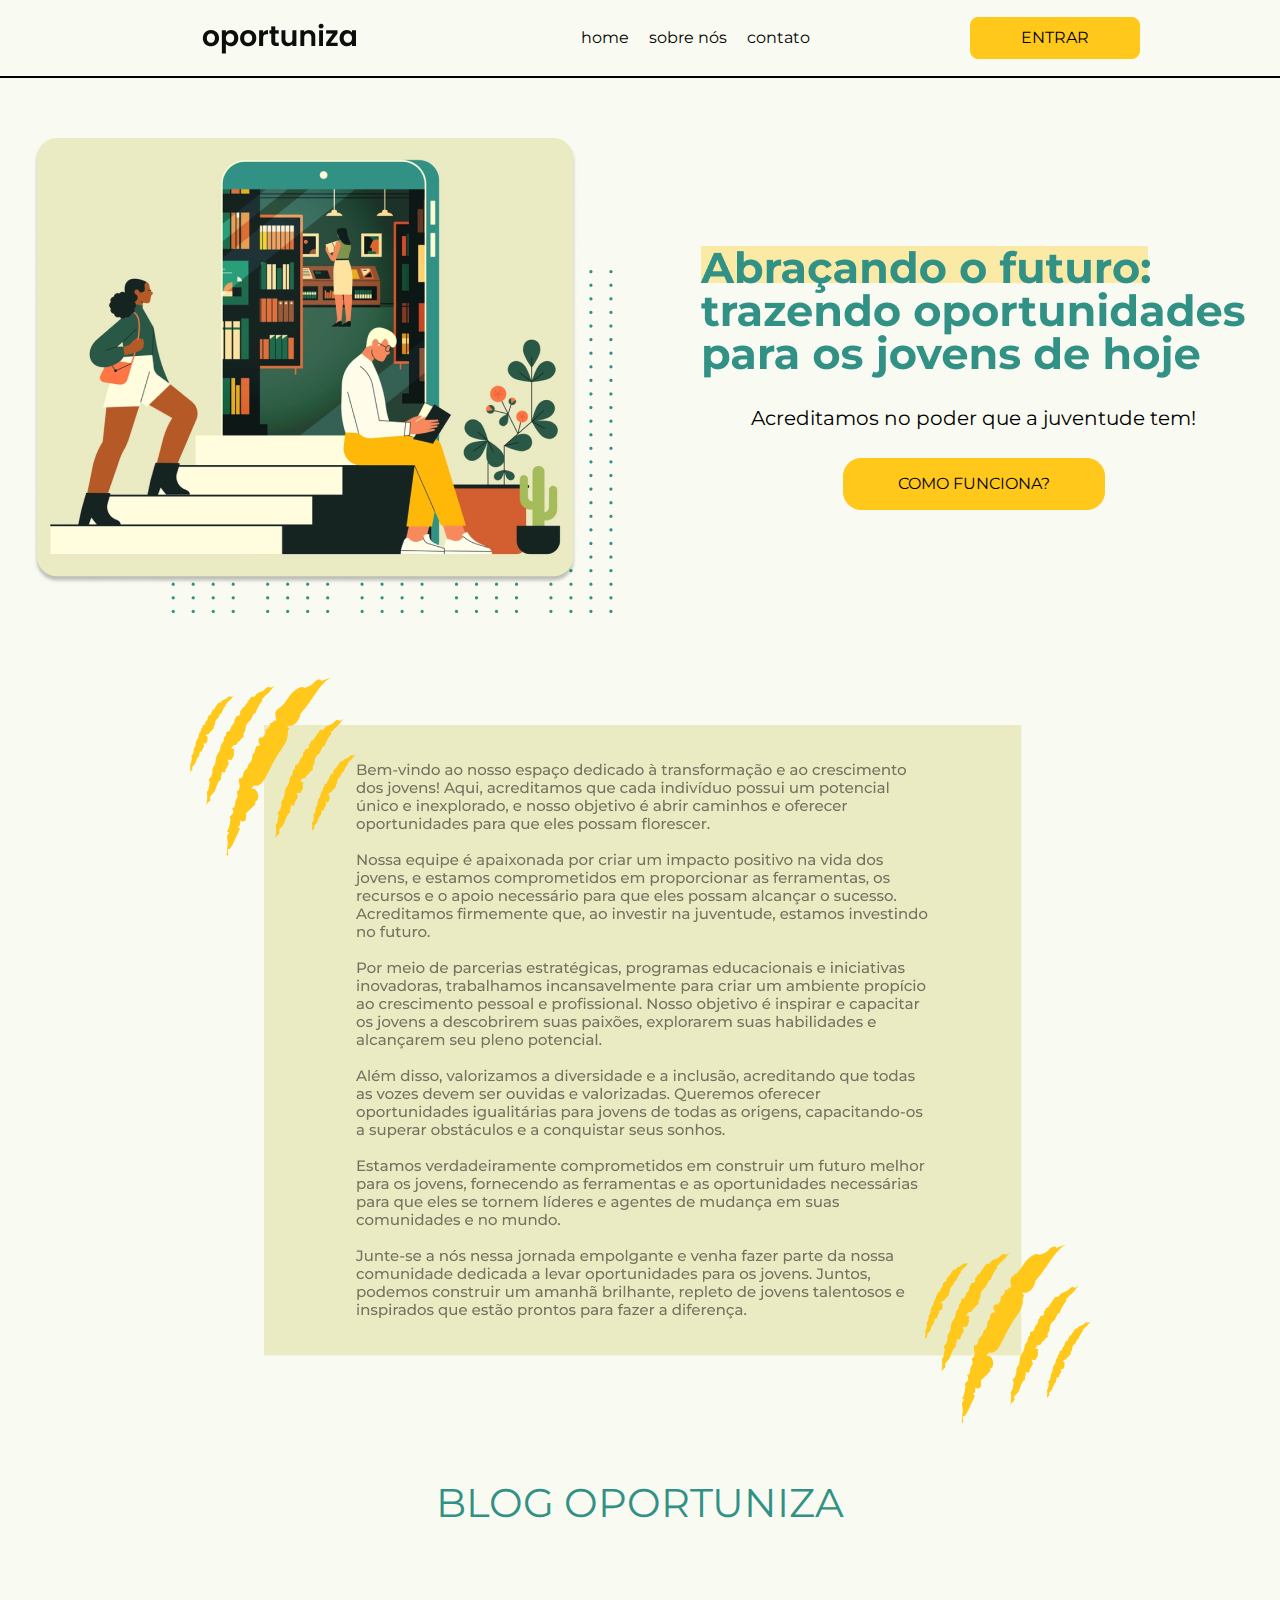
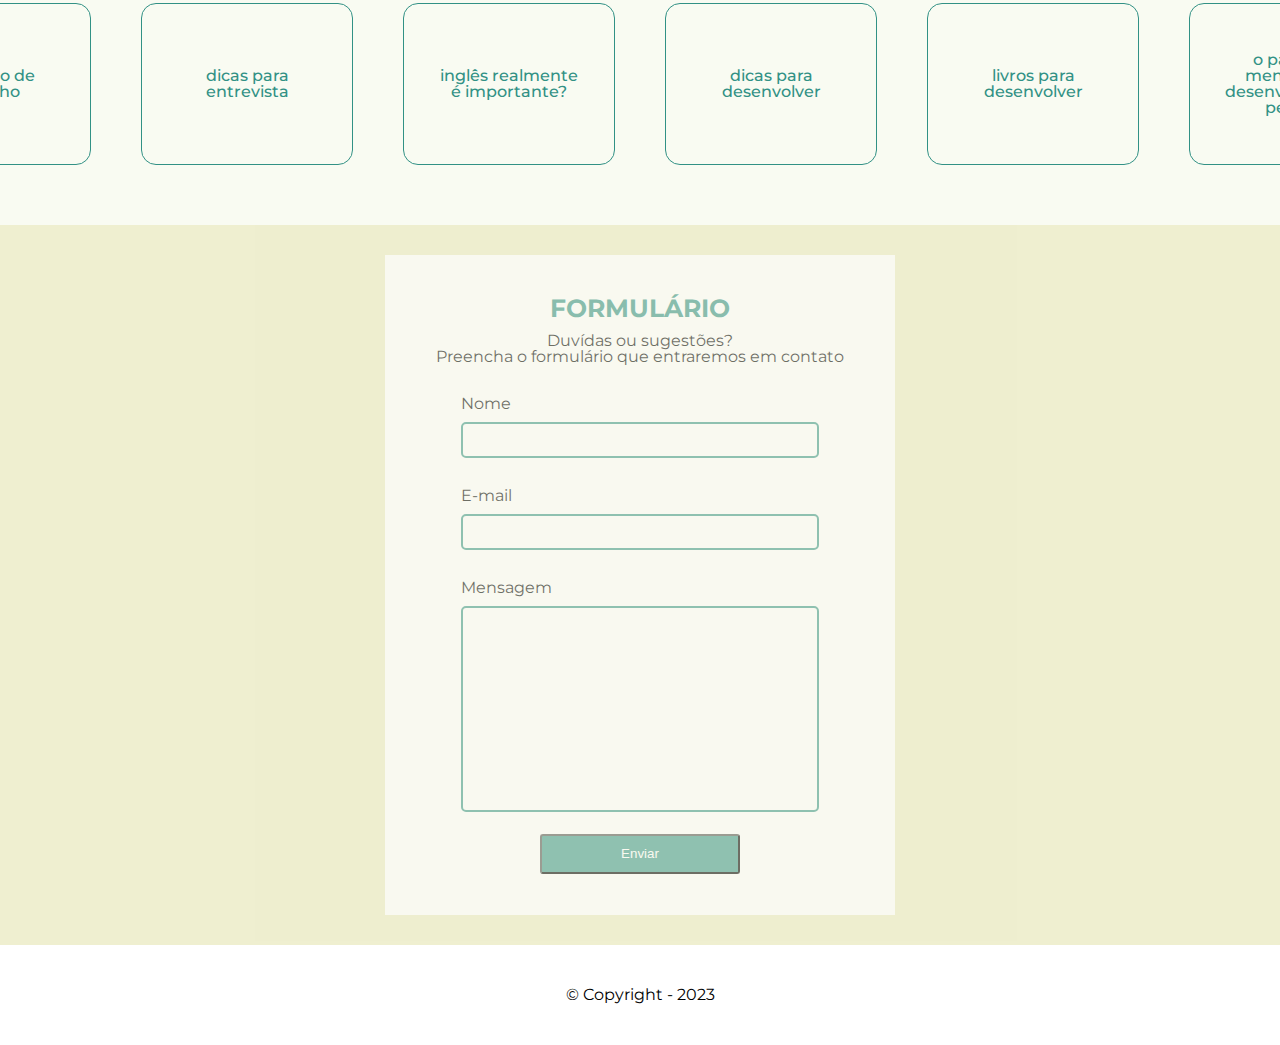
==== index.html @ fbbdb536 "feat: add oportuniza pages" ====
<!DOCTYPE html>
<html lang="pt-br">

<head>
    <meta charset="UTF-8">
    <meta name="viewport" content="width=device-width, initial-scale=1.0">
    <title>Oportuniza</title>
    <link rel="shortcut icon" href="assets/Group 90 (1).png" type="image/x-icon">
    <link rel="stylesheet" href="style.css">
</head>

<body>
    <div class="navbar">
        <div>
            <img src="/assets/logo.png" alt="logo - oportuniza">
        </div>
        <div class="links">
            <a href="">
                <p>home</p>
            </a>
            <a href="">
                <p>sobre nós</p>
            </a>
            <a href="">
                <p>contato</p>
            </a>
        </div>
        <div class="button_login">
            <p>ENTRAR</p>
        </div>
    </div>
    <div class="section-1">
        <div>
            <img src="/assets/img_index.png" alt="">
        </div>
        <div class="text_sectio1">
            <img src="/assets/Group 92.png" alt="">
            <p>Acreditamos no poder que a juventude tem!</p>
            <div class="button_section">COMO FUNCIONA?</div>
        </div>
    </div>
    <div class="section-2">
        <img src="/assets/Group 91.png" alt="">
    </div>
    <div class="section-3">
        <div>
            <h2 class="title-blog">BLOG OPORTUNIZA</h2>
        </div>
        <div class="lista-conteudos-blog">
            <a href="">
                <div class="conteudo">
                    <p>mercado de <br> trabalho</p>
                </div>
            </a>
            <a href="">
                <div class="conteudo">
                    <p>dicas para <br> entrevista</p>
                </div>
            </a>
            <a href="">
                <div class="conteudo">
                    <p>inglês realmente <br> é importante?</p>
                </div>
            </a>
            <a href="">
                <div class="conteudo">
                    <p>dicas para <br> desenvolver</p>
                </div>
            </a>
            <a href="">
                <div class="conteudo">
                    <p>livros para <br> desenvolver</p>
                </div>
            </a>
            <a href="">
                <div class="conteudo">
                    <p>o papel da mentoria no desenvolvimento pessoal</p>
                </div>
            </a>
        </div>
    </div>
    <div class="section-4">
        <div class="sub-section-form">
            <h2 class="title-forms">FORMULÁRIO</h2>
            <p>
                Duvídas ou sugestões? <br>
                Preencha o formulário que entraremos em contato
            </p>
            <div class="inputs_forms">
                <div>
                    <p>Nome</p>
                    <input type="text" name="nome" id="input_nome">
                </div>
                <div>
                    <p>E-mail</p>
                    <input type="email" name="email" id="input_email">
                </div>
                <div>
                    <p>Mensagem</p>
                    <input type="text" name="mensagem" id="input_message">
                </div>
            </div>
            <div>
                <button class="button-forms">
                    Enviar
                </button>
            </div>
        </div>
    </div>
    <footer>
        <p>&copy Copyright - 2023</p>
    </footer>
</body>

</html>
---- style.css ----
@import url('https://fonts.googleapis.com/css2?family=Montserrat:ital,wght@0,100;0,200;0,300;0,400;0,500;0,600;0,700;1,100;1,200;1,400;1,500;1,600&display=swap');

html, body, div, span, applet, object, iframe,
h1, h2, h3, h4, h5, h6, p, blockquote, pre,
a, abbr, acronym, address, big, cite, code,
del, dfn, em, img, ins, kbd, q, s, samp,
small, strike, b, sub, sup, tt, var,
b, u, i, center,
dl, dt, dd, ol, ul, li,
fieldset, form, label, legend,
table, caption, tbody, tfoot, thead, tr, th, td,
article, aside, canvas, details, embed,
figure, figcaption, footer, header, hgroup,
menu, nav, output, ruby, section, summary,
time, mark, audio, video {
	margin: 0;
	padding: 0;
	border: 0;
	font-size: 100%;
	font: inherit;
	vertical-align: baseline;
}
/* HTML5 display-role reset for older browsers */
article, aside, details, figcaption, figure,
footer, header, hgroup, menu, nav, section {
	display: block;
}
body {
	line-height: 1;
    font-family: 'Montserrat', sans-serif;
    background-color: #F9FBF2;
}
ol, ul {
	list-style: none;
}
blockquote, q {
	quotes: none;
}
blockquote:before, blockquote:after,
q:before, q:after {
	content: '';
	content: none;
}
table {
	border-collapse: collapse;
	border-spacing: 0;
}


.navbar{
 display: flex;
 flex-direction: row;
 justify-content: space-evenly;
 border-bottom: 2px solid black;
 padding: 15px 0;
 align-items: center;
}

.links{
    display: flex;
    flex-direction: row;
    margin: 0 20px 0 20px;
    gap: 20px;
}

a{
    text-decoration: none;
    size: 20px;
    color: black;
}

.button_login{
    border: 1px solid #FFC81A;
    padding: 5px 50px;
    background-color: #FFC81A;
    border-radius: 8px;
    color: #000;
    height: 30px;
    text-align: center;
    display: flex;
    justify-content: center;
    align-items: center;
}

.button_section{
    border: 1px solid #FFC81A;
    background-color: #FFC81A;
    border-radius: 18px;
    padding: 0 40px;
    color: #000;
    width: 180px;
    height: 50px;
    text-align: center;
    display: flex;
    justify-content: center;
    align-items: center;
    font-weight: 400;
}

.section-1{
    display: flex;
    flex-direction: row;
    justify-content: center;
    margin-top: 60px;
    gap: 80px;
}

.text_sectio1{
    display: flex;
    justify-content: center;
    align-items: center;
    flex-direction: column;
    gap: 30px;
}

.text_sectio1 p{
    font-size: 20px;
}

.section-2{
    display: flex;
    flex-direction: row;
    justify-content: center;
    margin-top: 60px;
    gap: 80px;
}

.section-3{
    display: flex;
    flex-direction: column;
    justify-content: center;
    text-align: center;
    margin-top: 60px;
    gap: 80px;
}

.lista-conteudos-blog{
    display: flex;
    flex-direction: row;
    justify-content: center;
    text-align: center;
    gap: 50px;
}

.conteudo{
    padding: 30px;
    height: 100px;
    width: 150px;
    display: flex;
    justify-content: center;
    align-items: center;
    border-radius: 15px;
    border: 1px solid #329185;
    font-weight: 500;
    color: #329185;
}

.title-blog { 
    font-size: 40px;
    color: #329185;
    font-weight: 400;
}

.section-4{
    display: flex;
    flex-direction: column;
    justify-content: center;
    align-items: center;
    text-align: center;
    margin-top: 60px;
    gap: 80px;
    background-color: #EAEAC3;
    opacity: 0.73;
    padding: 30px 0;
}

footer {
    background-color: #ffffff;
    color: #000000;
    height: 100px;
    display: flex;
    flex-direction: column;
    justify-content: center;
    align-items: center;
}

.sub-section-form{
    width: 450px;
    display: flex;
    justify-content: space-evenly;
    align-items: center;
    flex-direction: column;
    background-color: #FFF;
    opacity: 0.75;
    height: 600px;
    padding: 30px;
}

.title-forms{
    font-size: 25px;
    color: #329185;
    font-weight: bold;
}

#input_message{
    width: 350px;
    margin: 10px 0;
    border-radius: 5px;
    border: 2px solid #3F988C;
    height: 200px;
}

#input_nome{
    width: 350px;
    margin: 10px 0;
    border-radius: 5px;
    border: 2px solid #3F988C;
    height: 30px;
}

#input_email{
    width: 350px;
    margin: 10px 0;
    border-radius: 5px;
    border: 2px solid #3F988C;
    height: 30px;
}

.inputs_forms p{
    text-align: start;
    padding-top: 20px;
}

.button-forms{
    width: 200px;
    height: 40px;
    background-color: #3F988C;
    cursor: pointer;
    border-radius: 3px;
    color: white;
}

/* TELA DE LOGIN */

.section-login{
    display: flex;
    justify-content: center;
    align-items: center;
    gap: 60px;
    height: 760px;
}

.text-login{
    display: flex;
    flex-direction: column;
    gap: 20px;
    justify-content: center;
    align-items: center;
}

.input_login{
    display: flex;
    flex-direction: column;
    gap: 30px;
}

#password-login{
    width: 400px;
    height: 40px;
    padding-left: 15px;
}

#email-login{
    width: 400px;
    height: 40px;
    padding-left: 15px;
}

.button-entrar-login{
    background-color: #329185;
    width: 420px;
    height: 40px;
    color: #FFF;
    display: flex;
    text-align: center;
    justify-content: center;
    align-items: center;
    border-radius: 7px;
    margin: 10px 0;
}

.criar-conta-login{
    font-weight: 600;
}
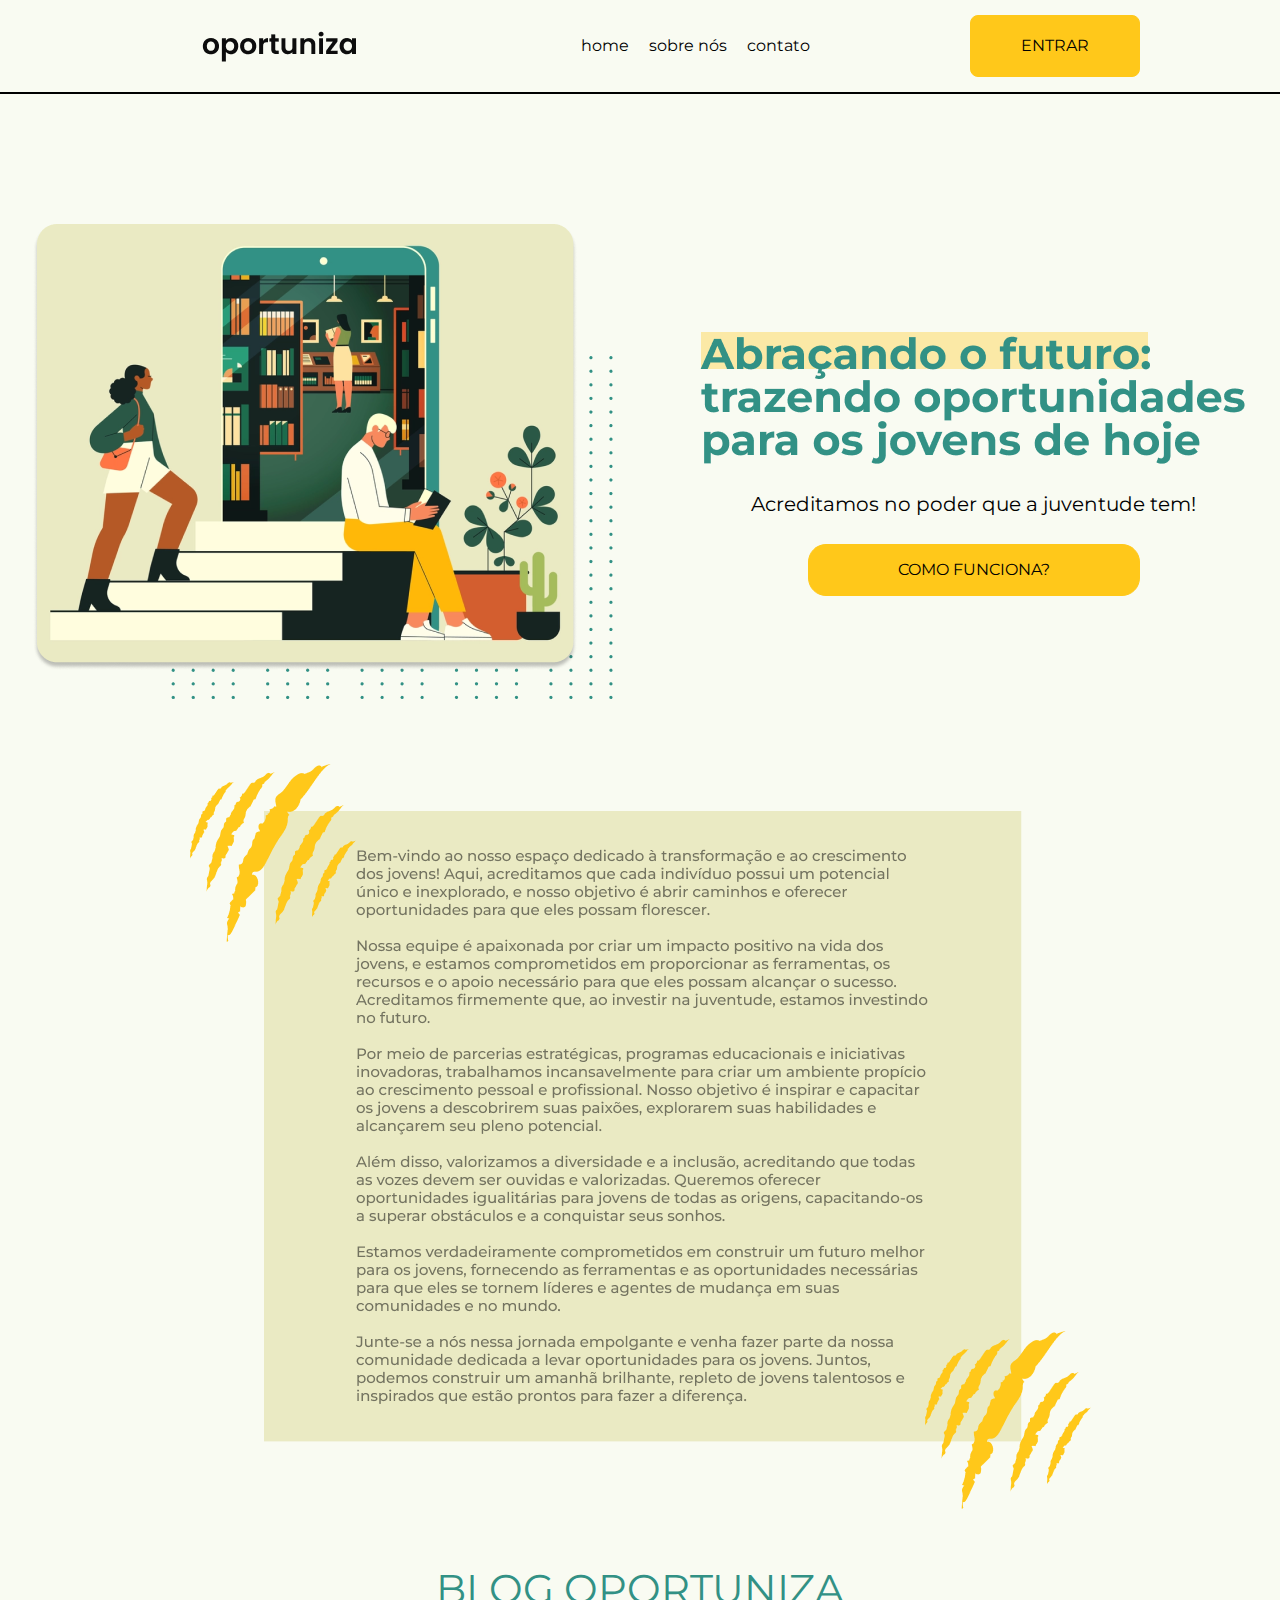
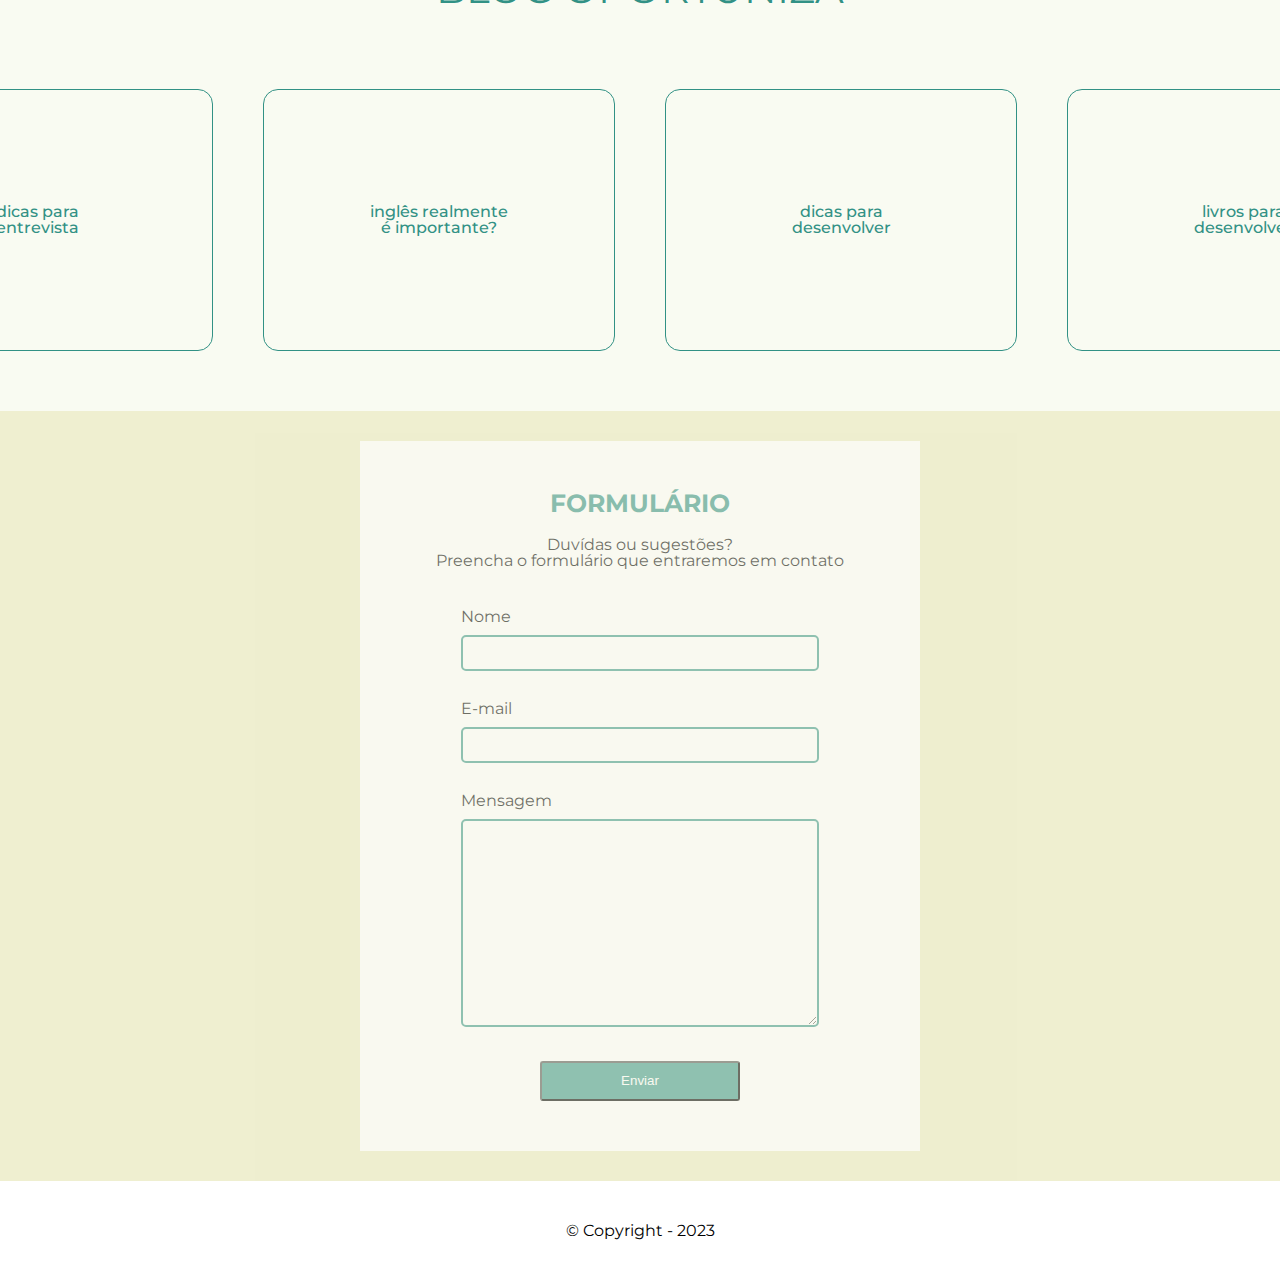
==== commit 09c883b7: "feat: add front project" ====
--- a/index.html
+++ b/index.html
@@ -5,42 +5,43 @@
     <meta charset="UTF-8">
     <meta name="viewport" content="width=device-width, initial-scale=1.0">
     <title>Oportuniza</title>
+    <link href="https://cdn.jsdelivr.net/npm/bootstrap@5.3.2/dist/css/bootstrap.min.css" rel="stylesheet" integrity="sha384-T3c6CoIi6uLrA9TneNEoa7RxnatzjcDSCmG1MXxSR1GAsXEV/Dwwykc2MPK8M2HN" crossorigin="anonymous">
     <link rel="shortcut icon" href="assets/Group 90 (1).png" type="image/x-icon">
     <link rel="stylesheet" href="style.css">
 </head>
 
 <body>
-    <div class="navbar">
+    <div class="navbar fixed-top bg-body-tertiary"">
         <div>
-            <img src="/assets/logo.png" alt="logo - oportuniza">
+            <img src="assets/logo.png" alt="logo - oportuniza">
         </div>
         <div class="links">
-            <a href="">
+            <a href="#section-1">
                 <p>home</p>
             </a>
-            <a href="">
+            <a href="#section-2">
                 <p>sobre nós</p>
             </a>
-            <a href="">
+            <a href="#secao-4">
                 <p>contato</p>
             </a>
         </div>
-        <div class="button_login">
+        <a href="pages/tela_login.html" class="button_login">
             <p>ENTRAR</p>
+        </a>
+    </div>
+    <div id="section-1">
+        <div>
+            <img src="assets/img_index.png" alt="">
+        </div>
+        <div class="text_sectio1">
+            <img src="assets/Group 92.png" alt="">
+            <p>Acreditamos no poder que a juventude tem!</p>
+            <div class="button_secao">COMO FUNCIONA?</div>
         </div>
     </div>
-    <div class="section-1">
-        <div>
-            <img src="/assets/img_index.png" alt="">
-        </div>
-        <div class="text_sectio1">
-            <img src="/assets/Group 92.png" alt="">
-            <p>Acreditamos no poder que a juventude tem!</p>
-            <div class="button_section">COMO FUNCIONA?</div>
-        </div>
-    </div>
-    <div class="section-2">
-        <img src="/assets/Group 91.png" alt="">
+    <div id="section-2">
+        <img src="assets/Group 91.png" alt="">
     </div>
     <div class="section-3">
         <div>
@@ -48,45 +49,45 @@
         </div>
         <div class="lista-conteudos-blog">
             <a href="">
-                <div class="conteudo">
-                    <p>mercado de <br> trabalho</p>
+                <div class="conteudo-blog">
+                    <p>mercado de trabalho</p>
                 </div>
             </a>
             <a href="">
-                <div class="conteudo">
-                    <p>dicas para <br> entrevista</p>
+                <div class="conteudo-blog">
+                    <p>dicas para entrevista</p>
                 </div>
             </a>
             <a href="">
-                <div class="conteudo">
-                    <p>inglês realmente <br> é importante?</p>
+                <div class="conteudo-blog">
+                    <p>inglês realmente é importante?</p>
                 </div>
             </a>
             <a href="">
-                <div class="conteudo">
-                    <p>dicas para <br> desenvolver</p>
+                <div class="conteudo-blog">
+                    <p>dicas para desenvolver</p>
                 </div>
             </a>
             <a href="">
-                <div class="conteudo">
-                    <p>livros para <br> desenvolver</p>
+                <div class="conteudo-blog">
+                    <p>livros para desenvolver</p>
                 </div>
             </a>
             <a href="">
-                <div class="conteudo">
+                <div class="conteudo-blog">
                     <p>o papel da mentoria no desenvolvimento pessoal</p>
                 </div>
             </a>
         </div>
     </div>
-    <div class="section-4">
-        <div class="sub-section-form">
-            <h2 class="title-forms">FORMULÁRIO</h2>
+    <div id="secao-4">
+        <div class="sub-section-formulario">
+            <h2 class="title-formulario">FORMULÁRIO</h2>
             <p>
                 Duvídas ou sugestões? <br>
                 Preencha o formulário que entraremos em contato
             </p>
-            <div class="inputs_forms">
+            <div class="inputs_formulario">
                 <div>
                     <p>Nome</p>
                     <input type="text" name="nome" id="input_nome">
@@ -97,7 +98,7 @@
                 </div>
                 <div>
                     <p>Mensagem</p>
-                    <input type="text" name="mensagem" id="input_message">
+                    <textarea type="text" name="mensagem" id="input_message"></textarea>
                 </div>
             </div>
             <div>
@@ -110,6 +111,8 @@
     <footer>
         <p>&copy Copyright - 2023</p>
     </footer>
+    <script src="script.js"></script>
+    <script src="https://cdn.jsdelivr.net/npm/bootstrap@5.3.2/dist/js/bootstrap.bundle.min.js" integrity="sha384-C6RzsynM9kWDrMNeT87bh95OGNyZPhcTNXj1NW7RuBCsyN/o0jlpcV8Qyq46cDfL" crossorigin="anonymous"></script>
 </body>
 
 </html>--- a/style.css
+++ b/style.css
@@ -1,7 +1,7 @@
 @import url('https://fonts.googleapis.com/css2?family=Montserrat:ital,wght@0,100;0,200;0,300;0,400;0,500;0,600;0,700;1,100;1,200;1,400;1,500;1,600&display=swap');
 
 html, body, div, span, applet, object, iframe,
-h1, h2, h3, h4, h5, h6, p, blockquote, pre,
+h2, h3, h4, h5, h6, p, blockquote, pre,
 a, abbr, acronym, address, big, cite, code,
 del, dfn, em, img, ins, kbd, q, s, samp,
 small, strike, b, sub, sup, tt, var,
@@ -75,20 +75,20 @@
     background-color: #FFC81A;
     border-radius: 8px;
     color: #000;
-    height: 30px;
-    text-align: center;
-    display: flex;
-    justify-content: center;
-    align-items: center;
-}
-
-.button_section{
+    height: 50px;
+    text-align: center;
+    display: flex;
+    justify-content: center;
+    align-items: center;
+}
+
+.button_secao{
     border: 1px solid #FFC81A;
     background-color: #FFC81A;
     border-radius: 18px;
     padding: 0 40px;
     color: #000;
-    width: 180px;
+    width: 250px;
     height: 50px;
     text-align: center;
     display: flex;
@@ -97,11 +97,11 @@
     font-weight: 400;
 }
 
-.section-1{
-    display: flex;
-    flex-direction: row;
-    justify-content: center;
-    margin-top: 60px;
+#section-1{
+    display: flex;
+    flex-direction: row;
+    justify-content: center;
+    margin-top: 130px;
     gap: 80px;
 }
 
@@ -117,7 +117,7 @@
     font-size: 20px;
 }
 
-.section-2{
+#section-2{
     display: flex;
     flex-direction: row;
     justify-content: center;
@@ -142,8 +142,8 @@
     gap: 50px;
 }
 
-.conteudo{
-    padding: 30px;
+.conteudo-blog{
+    padding: 80px 100px;
     height: 100px;
     width: 150px;
     display: flex;
@@ -161,7 +161,7 @@
     font-weight: 400;
 }
 
-.section-4{
+#secao-4{
     display: flex;
     flex-direction: column;
     justify-content: center;
@@ -184,19 +184,19 @@
     align-items: center;
 }
 
-.sub-section-form{
-    width: 450px;
+.sub-section-formulario{
+    width: 500px;
     display: flex;
     justify-content: space-evenly;
     align-items: center;
     flex-direction: column;
     background-color: #FFF;
     opacity: 0.75;
-    height: 600px;
+    height: 650px;
     padding: 30px;
 }
 
-.title-forms{
+.title-formulario{
     font-size: 25px;
     color: #329185;
     font-weight: bold;
@@ -226,7 +226,7 @@
     height: 30px;
 }
 
-.inputs_forms p{
+.inputs_formulario p{
     text-align: start;
     padding-top: 20px;
 }
@@ -270,7 +270,7 @@
     padding-left: 15px;
 }
 
-#email-login{
+.email-login{
     width: 400px;
     height: 40px;
     padding-left: 15px;
@@ -287,8 +287,9 @@
     align-items: center;
     border-radius: 7px;
     margin: 10px 0;
+    cursor: pointer;
 }
 
 .criar-conta-login{
     font-weight: 600;
-}+}
